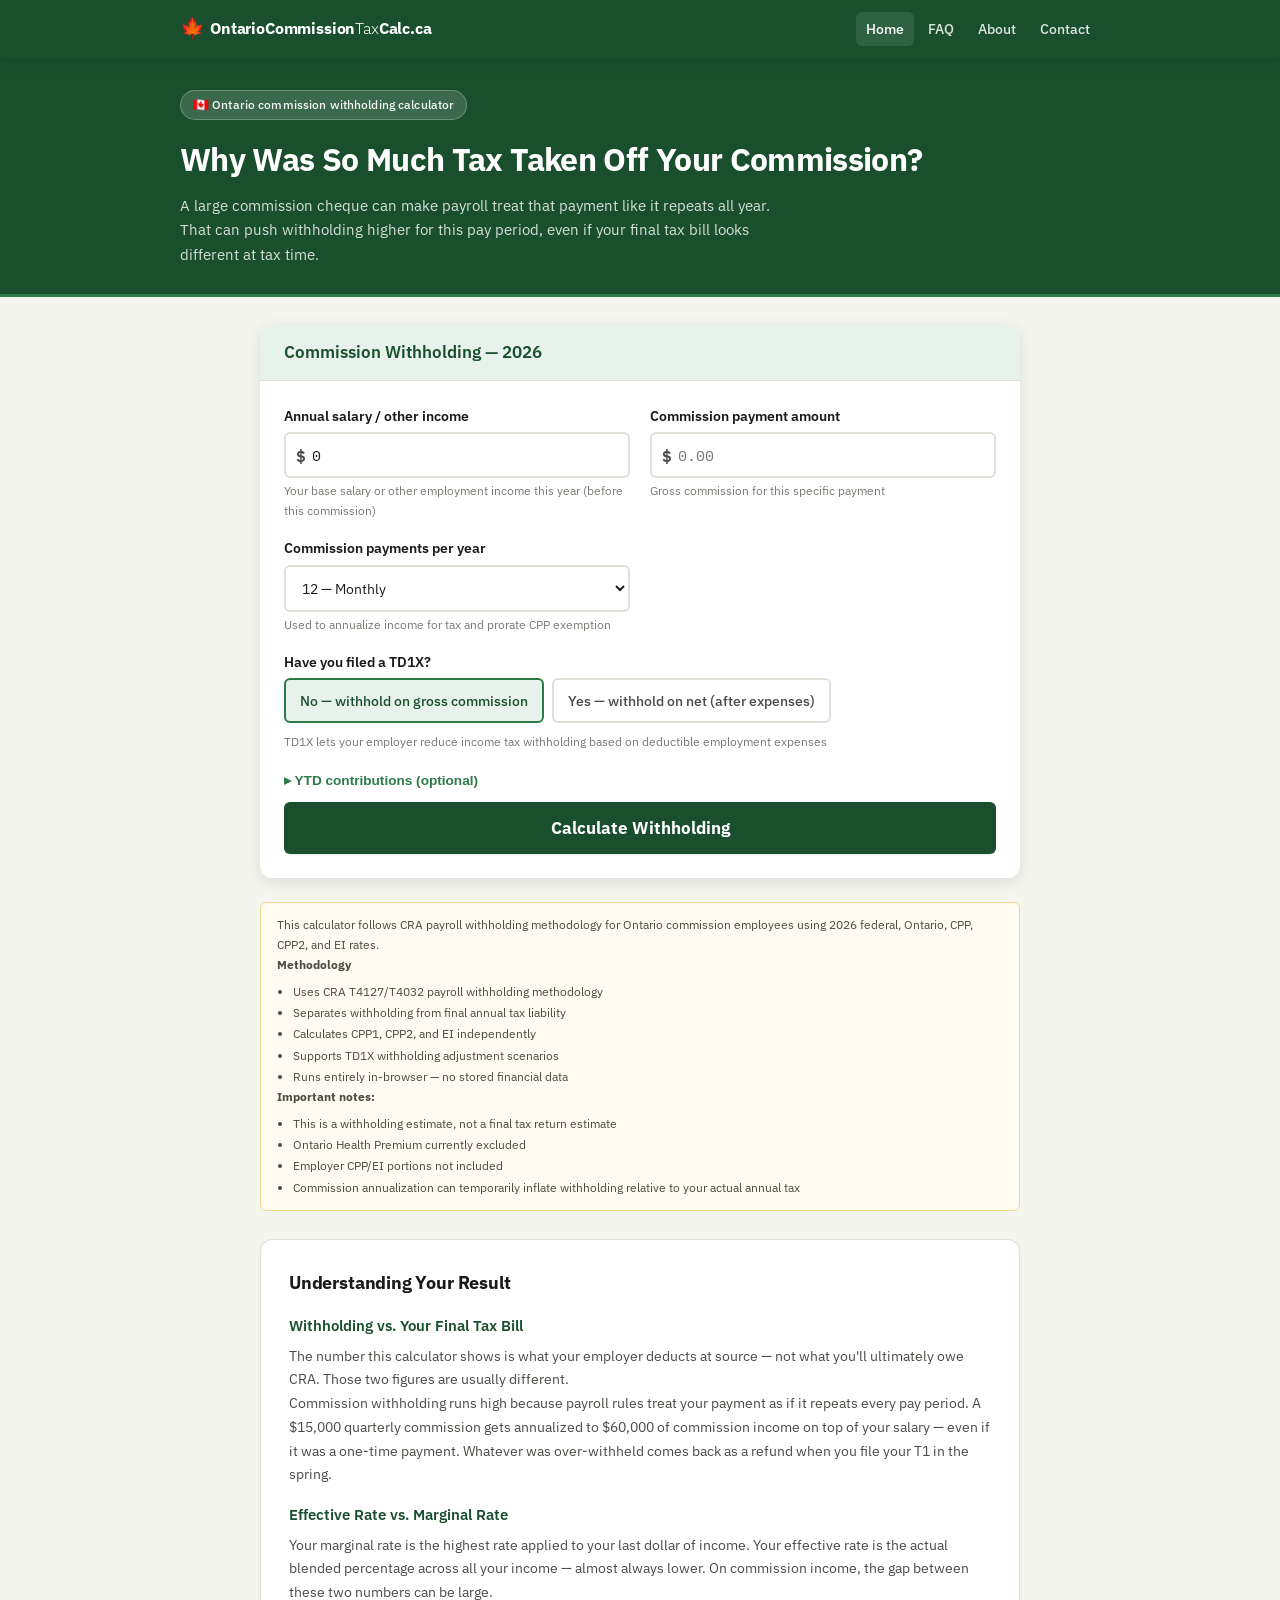
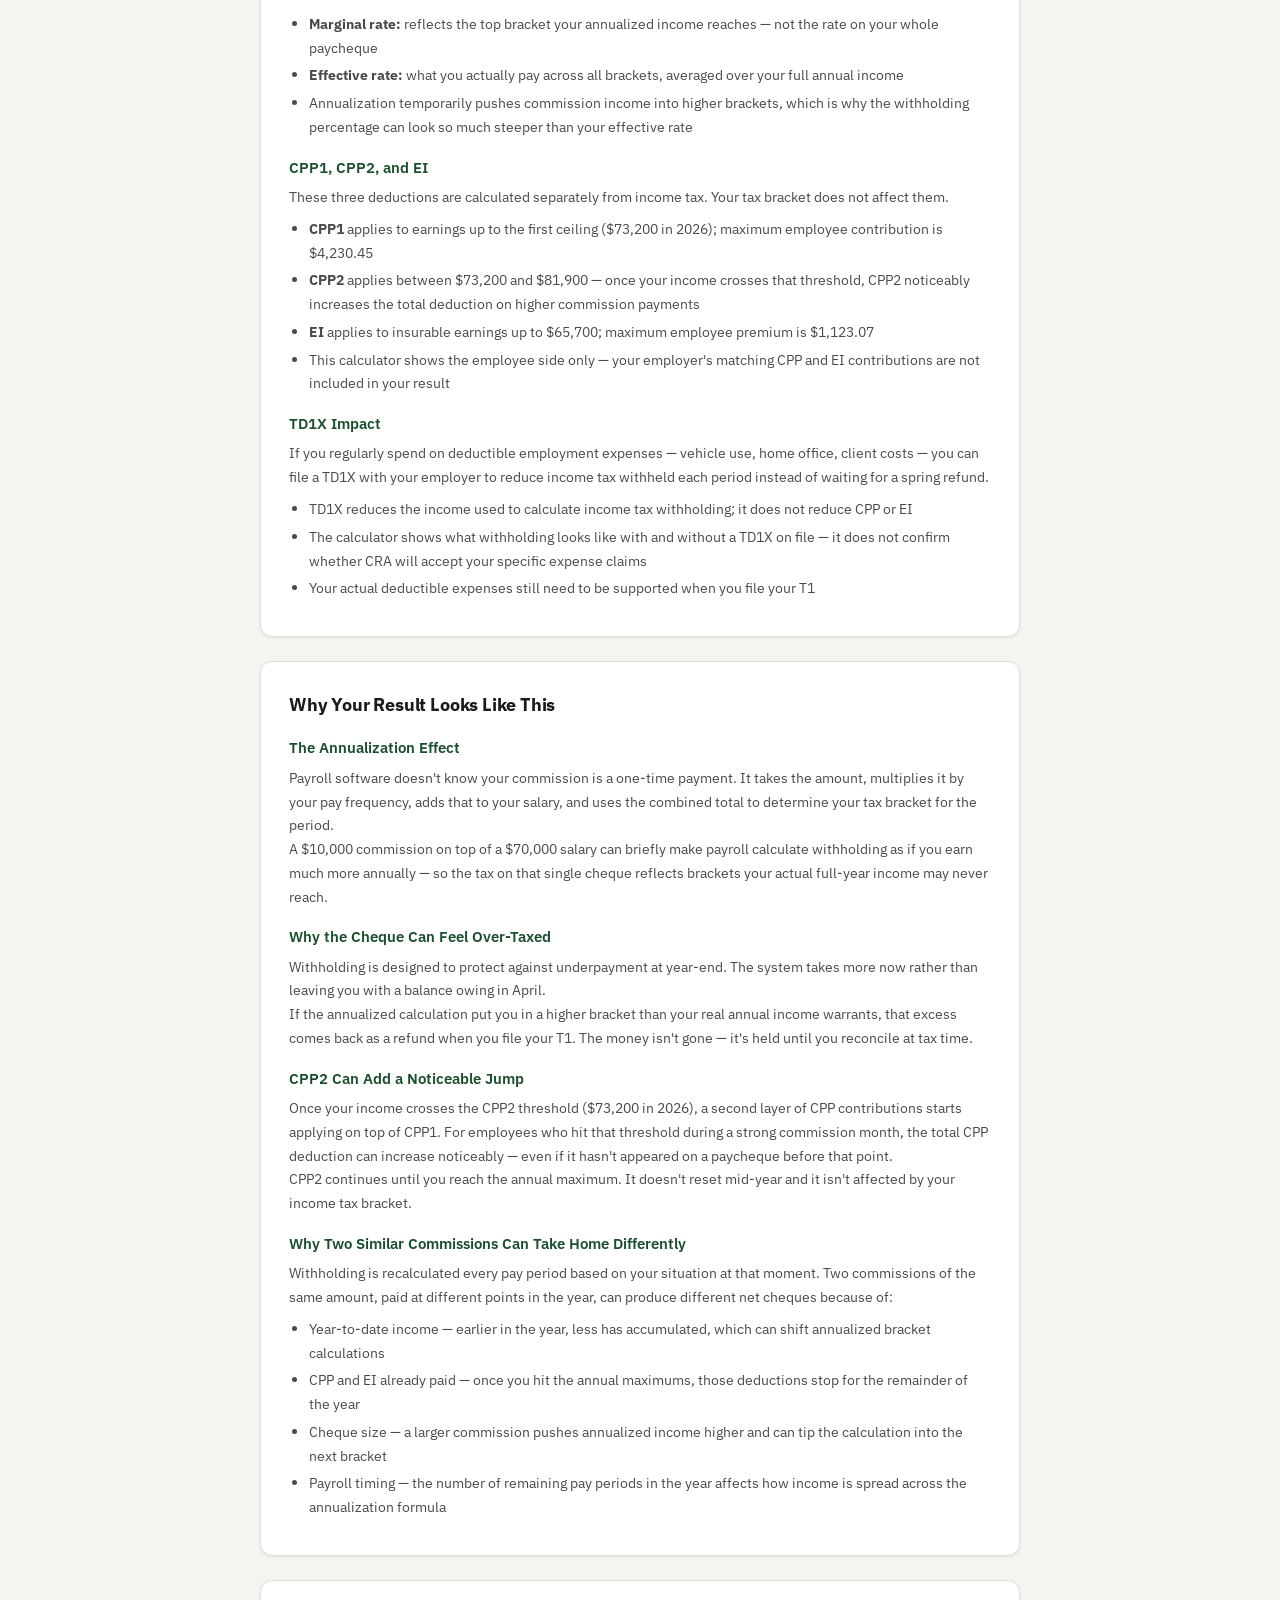
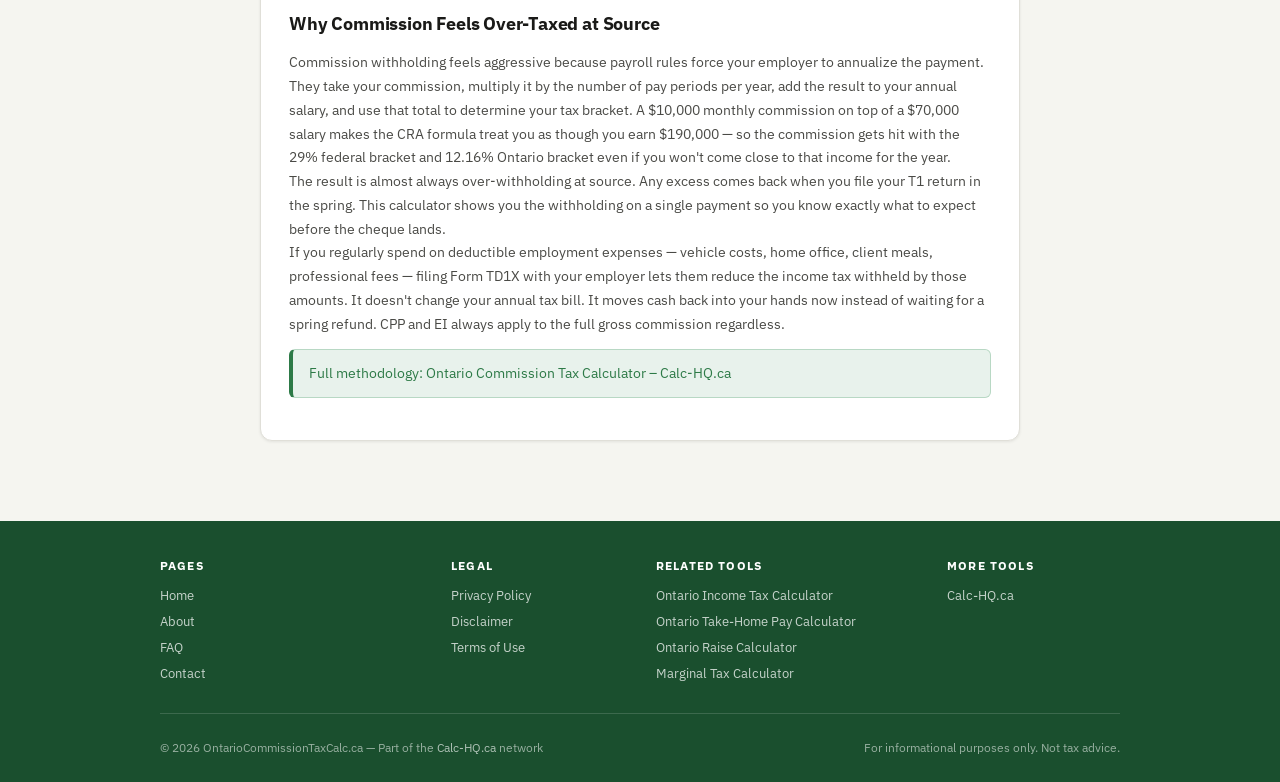
==== index.html @ 47cc6dad "Initial build + patches — ontariocommissiontaxcalc.ca" ====
<!DOCTYPE html>
<html lang="en">
<head>
  <meta charset="UTF-8">
  <meta name="viewport" content="width=device-width, initial-scale=1.0">
  <title>Ontario Commission Tax Calculator 2026 — Federal + Ontario Withholding</title>
  <meta name="description" content="Calculate federal and Ontario income tax withholding on commission payments for 2026. Includes CPP1, CPP2, EI, TD1X comparison, and marginal rate breakdown.">
  <link rel="canonical" href="https://www.ontariocommissiontaxcalc.ca/">
  <link rel="preconnect" href="https://fonts.googleapis.com">
  <link rel="preconnect" href="https://fonts.gstatic.com" crossorigin>
  <link href="https://fonts.googleapis.com/css2?family=IBM+Plex+Sans:wght@300;400;500;600;700&family=IBM+Plex+Mono:wght@400;500;600&display=swap" rel="stylesheet">
  <link rel="stylesheet" href="css/style.css">
  <script async src="https://pagead2.googlesyndication.com/pagead/js/adsbygoogle.js?client=ca-pub-7744853829365165" crossorigin="anonymous"></script>
</head>
<body>

<!-- ─── Header ─────────────────────────────────────────────────────────── -->
<header class="site-header">
  <div class="container">
    <a href="index.html" class="logo">
      <span class="logo-leaf" aria-hidden="true" style="font-size:1.25em;line-height:1">🍁</span><span>OntarioCommission<span style="font-weight:300">Tax</span>Calc.ca</span>
    </a>
    <nav class="site-nav" aria-label="Main navigation">
      <a href="index.html" class="active">Home</a>
      <a href="faq.html">FAQ</a>
      <a href="about.html">About</a>
      <a href="contact.html">Contact</a>
    </nav>
  </div>
</header>

<!-- ─── Hero ───────────────────────────────────────────────────────────── -->
<section class="hero">
  <div class="container">
    <div class="hero-badge">🇨🇦 Ontario commission withholding calculator</div>
    <h1>Why Was So Much Tax Taken Off Your Commission?</h1>
    <p>A large commission cheque can make payroll treat that payment like it repeats all year. That can push withholding higher for this pay period, even if your final tax bill looks different at tax time.</p>
  </div>
</section>

<!-- ─── Main ────────────────────────────────────────────────────────────── -->
<main class="main-content">
  <div class="content-col">

    <!-- Calculator card -->
    <div class="calc-card">
      <div class="calc-header">
        <h2>Commission Withholding — 2026</h2>
      </div>
      <div class="calc-body">
        <form id="calc-form" novalidate autocomplete="off">

          <div class="form-grid">

            <!-- Annual salary -->
            <div class="field">
              <label for="annual-salary">Annual salary / other income</label>
              <div class="input-wrap">
                <span class="input-prefix">$</span>
                <input type="number" id="annual-salary" min="0" step="1" value="0" inputmode="numeric" aria-describedby="salary-hint">
              </div>
              <div class="hint" id="salary-hint">Your base salary or other employment income this year (before this commission)</div>
            </div>

            <!-- Commission payment -->
            <div class="field">
              <label for="commission">Commission payment amount</label>
              <div class="input-wrap">
                <span class="input-prefix">$</span>
                <input type="number" id="commission" min="0" step="0.01" placeholder="0.00" inputmode="decimal" required>
              </div>
              <div class="hint">Gross commission for this specific payment</div>
            </div>

            <!-- Pay periods -->
            <div class="field">
              <label for="pay-periods">Commission payments per year</label>
              <select id="pay-periods" aria-describedby="pp-hint">
                <option value="1">1 — Annual</option>
                <option value="4">4 — Quarterly</option>
                <option value="12" selected>12 — Monthly</option>
                <option value="24">24 — Semi-monthly</option>
                <option value="26">26 — Bi-weekly</option>
                <option value="52">52 — Weekly</option>
                <option value="custom">Other (custom)</option>
              </select>
              <div class="hint" id="pp-hint">Used to annualize income for tax and prorate CPP exemption</div>
            </div>

            <!-- Custom pay periods (hidden by default) -->
            <div class="field" id="custom-periods-row" hidden>
              <label for="custom-periods">Custom number of payments per year</label>
              <div class="input-wrap">
                <input type="number" id="custom-periods" min="1" max="365" step="1" placeholder="e.g. 6" inputmode="numeric" style="padding-left:12px;">
              </div>
            </div>

            <!-- TD1X filed -->
            <div class="field field-full">
              <label>Have you filed a TD1X?</label>
              <div class="radio-group">
                <div>
                  <input type="radio" id="td1x-no" name="td1x" value="no" checked>
                  <label for="td1x-no">No — withhold on gross commission</label>
                </div>
                <div>
                  <input type="radio" id="td1x-yes" name="td1x" value="yes">
                  <label for="td1x-yes">Yes — withhold on net (after expenses)</label>
                </div>
              </div>
              <div class="hint" style="margin-top:4px;">TD1X lets your employer reduce income tax withholding based on deductible employment expenses</div>
            </div>

            <!-- Expenses (shown only when TD1X = Yes) -->
            <div class="field field-full" id="expense-row" hidden>
              <label for="expenses">Claimed expenses this period</label>
              <div class="input-wrap">
                <span class="input-prefix">$</span>
                <input type="number" id="expenses" min="0" step="0.01" placeholder="0.00" inputmode="decimal">
              </div>
              <div class="hint">Employment expenses claimed on your TD1X for this commission payment period. Income tax withholding is reduced — CPP/EI remain on gross.</div>
            </div>

          </div><!-- /form-grid -->

          <!-- YTD collapsible -->
          <button type="button" class="ytd-toggle-btn" id="ytd-toggle" aria-expanded="false" aria-controls="ytd-section">
            ▸ YTD contributions (optional)
          </button>
          <div id="ytd-section" class="ytd-section" hidden>
            <div class="form-grid">
              <div class="field">
                <label for="ytd-cpp1">YTD CPP1 paid this year</label>
                <div class="input-wrap">
                  <span class="input-prefix">$</span>
                  <input type="number" id="ytd-cpp1" min="0" step="0.01" value="0" inputmode="decimal">
                </div>
                <div class="hint">Default $0 — enter for mid-year accuracy (max $4,230.45)</div>
              </div>
              <div class="field">
                <label for="ytd-cpp2">YTD CPP2 paid this year</label>
                <div class="input-wrap">
                  <span class="input-prefix">$</span>
                  <input type="number" id="ytd-cpp2" min="0" step="0.01" value="0" inputmode="decimal">
                </div>
                <div class="hint">Default $0 (max $416.00)</div>
              </div>
              <div class="field">
                <label for="ytd-ei">YTD EI premiums paid this year</label>
                <div class="input-wrap">
                  <span class="input-prefix">$</span>
                  <input type="number" id="ytd-ei" min="0" step="0.01" value="0" inputmode="decimal">
                </div>
                <div class="hint">Default $0 (max $1,123.07)</div>
              </div>
            </div>
          </div>

          <button type="submit" class="btn-calculate">Calculate Withholding</button>

        </form>
      </div>
    </div><!-- /calc-card -->

    <!-- Trust strip -->
    <div class="disclaimers" role="note" aria-label="Methodology disclosure">
      <p>This calculator follows CRA payroll withholding methodology for Ontario commission employees using 2026 federal, Ontario, CPP, CPP2, and EI rates.</p>
      <strong>Methodology</strong>
      <ul>
        <li>Uses CRA T4127/T4032 payroll withholding methodology</li>
        <li>Separates withholding from final annual tax liability</li>
        <li>Calculates CPP1, CPP2, and EI independently</li>
        <li>Supports TD1X withholding adjustment scenarios</li>
        <li>Runs entirely in-browser — no stored financial data</li>
      </ul>
      <strong>Important notes:</strong>
      <ul>
        <li>This is a withholding estimate, not a final tax return estimate</li>
        <li>Ontario Health Premium currently excluded</li>
        <li>Employer CPP/EI portions not included</li>
        <li>Commission annualization can temporarily inflate withholding relative to your actual annual tax</li>
      </ul>
    </div>

    <!-- Results -->
    <div id="results" hidden aria-live="polite"></div>

    <!-- Understanding Your Result -->
    <div class="info-section">
      <h2>Understanding Your Result</h2>

      <h3>Withholding vs. Your Final Tax Bill</h3>
      <p>The number this calculator shows is what your employer deducts at source — not what you'll ultimately owe CRA. Those two figures are usually different.</p>
      <p>Commission withholding runs high because payroll rules treat your payment as if it repeats every pay period. A $15,000 quarterly commission gets annualized to $60,000 of commission income on top of your salary — even if it was a one-time payment. Whatever was over-withheld comes back as a refund when you file your T1 in the spring.</p>

      <h3>Effective Rate vs. Marginal Rate</h3>
      <p>Your marginal rate is the highest rate applied to your last dollar of income. Your effective rate is the actual blended percentage across all your income — almost always lower. On commission income, the gap between these two numbers can be large.</p>
      <ul>
        <li><strong>Marginal rate:</strong> reflects the top bracket your annualized income reaches — not the rate on your whole paycheque</li>
        <li><strong>Effective rate:</strong> what you actually pay across all brackets, averaged over your full annual income</li>
        <li>Annualization temporarily pushes commission income into higher brackets, which is why the withholding percentage can look so much steeper than your effective rate</li>
      </ul>

      <h3>CPP1, CPP2, and EI</h3>
      <p>These three deductions are calculated separately from income tax. Your tax bracket does not affect them.</p>
      <ul>
        <li><strong>CPP1</strong> applies to earnings up to the first ceiling ($73,200 in 2026); maximum employee contribution is $4,230.45</li>
        <li><strong>CPP2</strong> applies between $73,200 and $81,900 — once your income crosses that threshold, CPP2 noticeably increases the total deduction on higher commission payments</li>
        <li><strong>EI</strong> applies to insurable earnings up to $65,700; maximum employee premium is $1,123.07</li>
        <li>This calculator shows the employee side only — your employer's matching CPP and EI contributions are not included in your result</li>
      </ul>

      <h3>TD1X Impact</h3>
      <p>If you regularly spend on deductible employment expenses — vehicle use, home office, client costs — you can file a TD1X with your employer to reduce income tax withheld each period instead of waiting for a spring refund.</p>
      <ul>
        <li>TD1X reduces the income used to calculate income tax withholding; it does not reduce CPP or EI</li>
        <li>The calculator shows what withholding looks like with and without a TD1X on file — it does not confirm whether CRA will accept your specific expense claims</li>
        <li>Your actual deductible expenses still need to be supported when you file your T1</li>
      </ul>
    </div>

    <!-- Why Your Result Looks Like This -->
    <div class="info-section">
      <h2>Why Your Result Looks Like This</h2>

      <h3>The Annualization Effect</h3>
      <p>Payroll software doesn't know your commission is a one-time payment. It takes the amount, multiplies it by your pay frequency, adds that to your salary, and uses the combined total to determine your tax bracket for the period.</p>
      <p>A $10,000 commission on top of a $70,000 salary can briefly make payroll calculate withholding as if you earn much more annually — so the tax on that single cheque reflects brackets your actual full-year income may never reach.</p>

      <h3>Why the Cheque Can Feel Over-Taxed</h3>
      <p>Withholding is designed to protect against underpayment at year-end. The system takes more now rather than leaving you with a balance owing in April.</p>
      <p>If the annualized calculation put you in a higher bracket than your real annual income warrants, that excess comes back as a refund when you file your T1. The money isn't gone — it's held until you reconcile at tax time.</p>

      <h3>CPP2 Can Add a Noticeable Jump</h3>
      <p>Once your income crosses the CPP2 threshold ($73,200 in 2026), a second layer of CPP contributions starts applying on top of CPP1. For employees who hit that threshold during a strong commission month, the total CPP deduction can increase noticeably — even if it hasn't appeared on a paycheque before that point.</p>
      <p>CPP2 continues until you reach the annual maximum. It doesn't reset mid-year and it isn't affected by your income tax bracket.</p>

      <h3>Why Two Similar Commissions Can Take Home Differently</h3>
      <p>Withholding is recalculated every pay period based on your situation at that moment. Two commissions of the same amount, paid at different points in the year, can produce different net cheques because of:</p>
      <ul>
        <li>Year-to-date income — earlier in the year, less has accumulated, which can shift annualized bracket calculations</li>
        <li>CPP and EI already paid — once you hit the annual maximums, those deductions stop for the remainder of the year</li>
        <li>Cheque size — a larger commission pushes annualized income higher and can tip the calculation into the next bracket</li>
        <li>Payroll timing — the number of remaining pay periods in the year affects how income is spread across the annualization formula</li>
      </ul>
    </div>

    <!-- About / methodology -->
    <div class="info-section">
      <h2>Why Commission Feels Over-Taxed at Source</h2>
      <p>Commission withholding feels aggressive because payroll rules force your employer to annualize the payment. They take your commission, multiply it by the number of pay periods per year, add the result to your annual salary, and use that total to determine your tax bracket. A $10,000 monthly commission on top of a $70,000 salary makes the CRA formula treat you as though you earn $190,000 — so the commission gets hit with the 29% federal bracket and 12.16% Ontario bracket even if you won't come close to that income for the year.</p>

      <p>The result is almost always over-withholding at source. Any excess comes back when you file your T1 return in the spring. This calculator shows you the withholding on a single payment so you know exactly what to expect before the cheque lands.</p>

      <p>If you regularly spend on deductible employment expenses — vehicle costs, home office, client meals, professional fees — filing Form TD1X with your employer lets them reduce the income tax withheld by those amounts. It doesn't change your annual tax bill. It moves cash back into your hands now instead of waiting for a spring refund. CPP and EI always apply to the full gross commission regardless.</p>

      <div class="info-box">
        <a href="https://calc-hq.ca/methodology/commission-tax/">Full methodology: Ontario Commission Tax Calculator – Calc-HQ.ca</a>
      </div>
    </div>

  </div><!-- /content-col -->
</main>

<!-- ─── Footer ──────────────────────────────────────────────────────────── -->
<footer class="site-footer">
  <div class="footer-grid">
    <div class="footer-col">
      <h4>Pages</h4>
      <a href="index.html">Home</a>
      <a href="about.html">About</a>
      <a href="faq.html">FAQ</a>
      <a href="contact.html">Contact</a>
    </div>
    <div class="footer-col">
      <h4>Legal</h4>
      <a href="privacy.html">Privacy Policy</a>
      <a href="legal.html">Disclaimer</a>
      <a href="terms.html">Terms of Use</a>
    </div>
    <div class="footer-col">
      <h4>Related Tools</h4>
      <a href="https://www.ontarioincometaxcalc.ca/" rel="noopener">Ontario Income Tax Calculator</a>
      <a href="https://www.ontariotakehomecalc.ca/" rel="noopener">Ontario Take-Home Pay Calculator</a>
      <a href="https://www.ontarioraisecalc.ca/" rel="noopener">Ontario Raise Calculator</a>
      <a href="https://www.marginaltaxcalc.ca/" rel="noopener">Marginal Tax Calculator</a>
    </div>
    <div class="footer-col">
      <h4>More Tools</h4>
      <a href="https://calc-hq.ca/" rel="noopener">Calc-HQ.ca</a>
    </div>
  </div>
  <div class="footer-bottom">
    <span>© 2026 OntarioCommissionTaxCalc.ca — Part of the <a href="https://calc-hq.ca/" rel="noopener">Calc-HQ.ca</a> network</span>
    <span>For informational purposes only. Not tax advice.</span>
  </div>
</footer>

<script src="js/config.js"></script>
<script src="js/calculator.js"></script>
</body>
</html>
---- css/style.css ----
/* ─── Design tokens ──────────────────────────────────────────────────────── */
:root {
  --bg:           #f5f5f0;
  --surface:      #ffffff;
  --surface-2:    #f9f9f6;
  --border:       #e0dfd8;
  --border-2:     #c8c7be;
  --text-primary: #1a1a18;
  --text-secondary:#4a4a46;
  --text-muted:   #7a7a74;
  --accent:       #1a4f2e;
  --accent-light: #e8f2ec;
  --accent-mid:   #2d7a47;
  --accent-hover: #153d24;
  --red:          #c0392b;
  --amber:        #c47a00;
  --radius:       6px;
  --radius-lg:    12px;
  --shadow-sm:    0 1px 3px rgba(0,0,0,0.08);
  --shadow:       0 4px 16px rgba(0,0,0,0.10);
  --shadow-lg:    0 8px 32px rgba(0,0,0,0.12);
  --max-width:    960px;
}

/* ─── Reset ──────────────────────────────────────────────────────────────── */
*, *::before, *::after { box-sizing: border-box; margin: 0; padding: 0; }
html { font-size: 16px; scroll-behavior: smooth; }
body {
  font-family: 'IBM Plex Sans', system-ui, sans-serif;
  background: var(--bg);
  color: var(--text-primary);
  line-height: 1.6;
  -webkit-font-smoothing: antialiased;
}
a { color: var(--accent-mid); text-decoration: none; }
a:hover { color: var(--accent-hover); text-decoration: underline; }
img, svg { display: block; }

/* ─── Layout ─────────────────────────────────────────────────────────────── */
.container {
  max-width: var(--max-width);
  margin: 0 auto;
  padding: 0 20px;
}

/* ─── Header ─────────────────────────────────────────────────────────────── */
.site-header {
  background: var(--accent);
  height: 58px;
  position: sticky;
  top: 0;
  z-index: 100;
  box-shadow: var(--shadow);
}
.site-header .container {
  display: flex;
  align-items: center;
  justify-content: space-between;
  height: 100%;
}
.logo {
  display: flex;
  align-items: center;
  gap: 8px;
  color: #fff;
  font-size: 1rem;
  font-weight: 700;
  text-decoration: none;
  letter-spacing: -0.01em;
}
.logo:hover { color: #fff; text-decoration: none; }
.logo-leaf {
  width: 22px;
  height: 22px;
  fill: #fff;
  flex-shrink: 0;
}
.site-nav {
  display: flex;
  align-items: center;
  gap: 4px;
}
.site-nav a {
  color: rgba(255,255,255,0.85);
  font-size: 0.875rem;
  font-weight: 500;
  padding: 6px 10px;
  border-radius: var(--radius);
  transition: color 0.15s, background 0.15s;
  text-decoration: none;
}
.site-nav a:hover, .site-nav a.active {
  color: #fff;
  background: rgba(255,255,255,0.10);
  text-decoration: none;
}

/* ─── Hero ───────────────────────────────────────────────────────────────── */
.hero {
  background: var(--accent);
  color: #fff;
  padding: 32px 20px 28px;
  border-bottom: 3px solid var(--accent-mid);
}
.hero h1 {
  font-size: clamp(1.4rem, 4vw, 2rem);
  font-weight: 700;
  letter-spacing: -0.02em;
  margin-bottom: 8px;
}
.hero p {
  color: rgba(255,255,255,0.82);
  font-size: 0.95rem;
  max-width: 620px;
}
.hero-badge {
  display: inline-flex;
  align-items: center;
  gap: 6px;
  background: rgba(255,255,255,0.15);
  border: 1px solid rgba(255,255,255,0.25);
  border-radius: 20px;
  padding: 4px 12px;
  font-size: 0.78rem;
  font-weight: 500;
  letter-spacing: 0.01em;
  margin-bottom: 14px;
  color: rgba(255,255,255,0.95);
}

/* Hero for inner pages */
.page-hero {
  background: var(--accent);
  color: #fff;
  padding: 28px 0 24px;
  border-bottom: 3px solid var(--accent-mid);
}
.page-hero h1 {
  font-size: clamp(1.3rem, 3.5vw, 1.8rem);
  font-weight: 700;
  letter-spacing: -0.02em;
  margin-bottom: 6px;
}
.page-hero p {
  color: rgba(255,255,255,0.82);
  font-size: 0.9rem;
}

/* ─── Main content area ──────────────────────────────────────────────────── */
.main-content {
  padding: 28px 20px 56px;
}
.content-col {
  max-width: 760px;
  margin: 0 auto;
}

/* ─── Calculator card ────────────────────────────────────────────────────── */
.calc-card {
  background: var(--surface);
  border-radius: var(--radius-lg);
  box-shadow: var(--shadow);
  margin-bottom: 24px;
  overflow: hidden;
}
.calc-header {
  background: var(--accent-light);
  border-bottom: 1px solid var(--border);
  padding: 14px 24px;
}
.calc-header h2 {
  font-size: 1.05rem;
  font-weight: 600;
  color: var(--accent);
  margin: 0;
}
.calc-body {
  padding: 24px;
}

/* ─── Form ───────────────────────────────────────────────────────────────── */
.form-grid {
  display: grid;
  grid-template-columns: 1fr 1fr;
  gap: 16px 20px;
  margin-bottom: 20px;
}
.field-full { grid-column: 1 / -1; }

.field label {
  display: block;
  font-size: 0.875rem;
  font-weight: 600;
  color: var(--text-primary);
  margin-bottom: 5px;
}
.field .hint {
  font-size: 0.78rem;
  color: var(--text-muted);
  margin-top: 3px;
}
.input-wrap {
  position: relative;
  display: flex;
  align-items: center;
}
.input-prefix {
  position: absolute;
  left: 12px;
  font-size: 1rem;
  font-weight: 600;
  color: var(--text-secondary);
  font-family: 'IBM Plex Mono', monospace;
  pointer-events: none;
  user-select: none;
}
.input-wrap input[type="number"],
.input-wrap input[type="text"] {
  width: 100%;
  padding: 11px 12px 11px 26px;
  border: 2px solid var(--border);
  border-radius: var(--radius);
  font-family: 'IBM Plex Mono', monospace;
  font-size: 0.95rem;
  color: var(--text-primary);
  background: var(--surface);
  transition: border-color 0.15s, box-shadow 0.15s;
  -moz-appearance: textfield;
}
.input-wrap input[type="number"]::-webkit-outer-spin-button,
.input-wrap input[type="number"]::-webkit-inner-spin-button { -webkit-appearance: none; }
.input-wrap input:focus {
  outline: none;
  border-color: var(--accent-mid);
  box-shadow: 0 0 0 3px rgba(45,122,71,0.12);
}
select {
  width: 100%;
  padding: 11px 12px;
  border: 2px solid var(--border);
  border-radius: var(--radius);
  font-family: 'IBM Plex Sans', sans-serif;
  font-size: 0.9rem;
  color: var(--text-primary);
  background: var(--surface);
  cursor: pointer;
  transition: border-color 0.15s, box-shadow 0.15s;
}
select:focus {
  outline: none;
  border-color: var(--accent-mid);
  box-shadow: 0 0 0 3px rgba(45,122,71,0.12);
}

/* TD1X radio toggle */
.radio-group {
  display: flex;
  gap: 8px;
}
.radio-group label {
  display: flex;
  align-items: center;
  gap: 6px;
  padding: 9px 14px;
  border: 2px solid var(--border);
  border-radius: var(--radius);
  cursor: pointer;
  font-size: 0.9rem;
  font-weight: 500;
  color: var(--text-secondary);
  transition: border-color 0.15s, background 0.15s, color 0.15s;
  user-select: none;
}
.radio-group input[type="radio"] { display: none; }
.radio-group input[type="radio"]:checked + label {
  border-color: var(--accent-mid);
  background: var(--accent-light);
  color: var(--accent);
}
.radio-group label:hover {
  border-color: var(--accent-mid);
  color: var(--accent);
}

/* YTD collapsible */
.ytd-toggle-btn {
  background: none;
  border: none;
  color: var(--accent-mid);
  font-size: 0.85rem;
  font-weight: 600;
  cursor: pointer;
  padding: 0;
  margin-bottom: 14px;
  display: flex;
  align-items: center;
  gap: 4px;
}
.ytd-toggle-btn:hover { color: var(--accent-hover); }
.ytd-section {
  background: var(--surface-2);
  border: 1px solid var(--border);
  border-radius: var(--radius);
  padding: 16px;
  margin-bottom: 20px;
}
.ytd-section .form-grid { margin-bottom: 0; }

/* Calculate button */
.btn-calculate {
  width: 100%;
  padding: 15px 24px;
  background: var(--accent);
  color: #fff;
  border: none;
  border-radius: var(--radius);
  font-family: 'IBM Plex Sans', sans-serif;
  font-size: 1.05rem;
  font-weight: 700;
  cursor: pointer;
  box-shadow: var(--shadow-sm);
  transition: background 0.15s, box-shadow 0.15s;
}
.btn-calculate:hover {
  background: var(--accent-hover);
  box-shadow: var(--shadow);
}
.btn-calculate:active { transform: translateY(1px); }

/* ─── Trust strip ────────────────────────────────────────────────────────── */
.trust-strip {
  background: var(--surface-2);
  border: 1px solid var(--border);
  border-radius: var(--radius);
  padding: 10px 16px;
  font-size: 0.8rem;
  color: var(--text-secondary);
  display: flex;
  flex-wrap: wrap;
  gap: 6px 16px;
  margin-bottom: 24px;
}
.trust-strip span {
  color: var(--accent-mid);
  font-weight: 700;
}

/* ─── Results ────────────────────────────────────────────────────────────── */
#results {
  background: var(--surface);
  border-radius: var(--radius-lg);
  box-shadow: var(--shadow);
  margin-bottom: 28px;
  overflow: hidden;
}
.results-inner { padding: 24px; }
.results-title {
  font-size: 1rem;
  font-weight: 700;
  color: var(--accent);
  margin-bottom: 16px;
}
.result-table {
  border: 1px solid var(--border);
  border-radius: var(--radius);
  overflow: hidden;
  margin-bottom: 16px;
}
.result-row {
  display: flex;
  justify-content: space-between;
  align-items: center;
  padding: 10px 16px;
  border-bottom: 1px solid var(--border);
  font-size: 0.9rem;
}
.result-row:last-child { border-bottom: none; }
.result-row.result-bold {
  background: var(--accent-light);
  font-weight: 600;
}
.result-row.result-highlight {
  background: var(--accent);
  color: #fff;
  font-weight: 600;
}
.result-row.result-highlight .rr-value { color: #fff; }
.rr-value {
  font-family: 'IBM Plex Mono', monospace;
  font-size: 0.95rem;
  font-weight: 600;
  color: var(--text-primary);
}

/* Rate blocks */
.rate-blocks {
  display: grid;
  grid-template-columns: 1fr 1fr;
  gap: 12px;
}
.rate-block {
  background: var(--surface-2);
  border: 1px solid var(--border);
  border-radius: var(--radius);
  padding: 12px 14px;
}
.rate-label {
  font-size: 0.78rem;
  font-weight: 600;
  color: var(--text-secondary);
  text-transform: uppercase;
  letter-spacing: 0.04em;
  margin-bottom: 4px;
}
.rate-value {
  font-family: 'IBM Plex Mono', monospace;
  font-size: 1.4rem;
  font-weight: 700;
  color: var(--accent);
}
.rate-sub {
  font-size: 0.73rem;
  color: var(--text-muted);
  margin-top: 2px;
}

/* TD1X comparison table */
.compare-header {
  display: grid;
  grid-template-columns: 1fr 130px 130px;
  gap: 0;
  padding: 8px 16px;
  background: var(--accent);
  border-radius: var(--radius) var(--radius) 0 0;
  margin-bottom: 0;
}
.col-head {
  font-size: 0.78rem;
  font-weight: 700;
  color: #fff;
  text-align: right;
  line-height: 1.3;
}
.col-head small { font-weight: 400; opacity: 0.8; }
.compare-table .result-row {
  display: grid;
  grid-template-columns: 1fr 130px 130px;
}
.compare-table .rr-label { font-size: 0.88rem; }
.compare-table .rr-value { text-align: right; }
.compare-table .rr-b { color: var(--accent-mid); }
.compare-saving {
  background: var(--accent-light);
  border: 1px solid #b8d8c4;
  border-radius: var(--radius);
  padding: 10px 14px;
  font-size: 0.85rem;
  color: var(--text-secondary);
  margin-top: 12px;
}

/* Error message */
.error-msg {
  padding: 14px 16px;
  background: #fff5f5;
  border: 1px solid #f5c6cb;
  border-radius: var(--radius);
  color: var(--red);
  font-size: 0.875rem;
}

/* ─── Disclaimers ────────────────────────────────────────────────────────── */
.disclaimers {
  background: #fffbf0;
  border: 1px solid #f0d98a;
  border-radius: var(--radius);
  padding: 12px 16px;
  font-size: 0.78rem;
  color: var(--text-secondary);
  margin-bottom: 28px;
}
.disclaimers ul {
  margin: 6px 0 0 16px;
  line-height: 1.7;
}

/* ─── Info / methodology sections ────────────────────────────────────────── */
.info-section {
  background: var(--surface);
  border: 1px solid var(--border);
  border-radius: var(--radius-lg);
  padding: 28px;
  margin-bottom: 24px;
  box-shadow: var(--shadow-sm);
}
.info-section h2 {
  font-size: 1.15rem;
  font-weight: 700;
  color: var(--text-primary);
  letter-spacing: -0.01em;
  margin-bottom: 12px;
}
.info-section h3 {
  font-size: 0.95rem;
  font-weight: 600;
  color: var(--accent);
  margin: 16px 0 6px;
}
.info-section p, .info-section li {
  font-size: 0.9rem;
  color: var(--text-secondary);
  line-height: 1.65;
}
.info-section ul, .info-section ol {
  margin: 8px 0 8px 20px;
}
.info-section li { margin-bottom: 4px; }

.info-box {
  background: var(--accent-light);
  border: 1px solid #b8d8c4;
  border-left: 4px solid var(--accent-mid);
  border-radius: var(--radius);
  padding: 12px 16px;
  font-size: 0.875rem;
  color: var(--text-secondary);
  margin: 14px 0;
}

.formula {
  background: var(--surface-2);
  border-left: 3px solid var(--accent-mid);
  padding: 10px 16px;
  border-radius: 0 var(--radius) var(--radius) 0;
  font-family: 'IBM Plex Mono', monospace;
  font-size: 0.82rem;
  color: var(--text-secondary);
  margin: 10px 0;
  overflow-x: auto;
}

/* ─── Page content (about, faq, etc.) ───────────────────────────────────── */
.page-content {
  padding: 32px 20px 56px;
}
.page-content h2 {
  font-size: 1.15rem;
  font-weight: 700;
  color: var(--text-primary);
  margin: 24px 0 8px;
}
.page-content h2:first-child { margin-top: 0; }
.page-content h3 {
  font-size: 0.95rem;
  font-weight: 600;
  color: var(--accent);
  margin: 18px 0 6px;
}
.page-content p {
  font-size: 0.92rem;
  color: var(--text-secondary);
  line-height: 1.7;
  margin-bottom: 12px;
}
.page-content ul, .page-content ol {
  margin: 8px 0 12px 20px;
  font-size: 0.92rem;
  color: var(--text-secondary);
  line-height: 1.7;
}
.page-content li { margin-bottom: 4px; }
.page-content a { color: var(--accent-mid); }
.page-content a:hover { color: var(--accent-hover); }

/* FAQ accordion */
.faq-item {
  border: 1px solid var(--border);
  border-radius: var(--radius);
  margin-bottom: 8px;
  overflow: hidden;
}
.faq-q {
  width: 100%;
  text-align: left;
  background: var(--surface);
  border: none;
  padding: 14px 16px;
  font-family: 'IBM Plex Sans', sans-serif;
  font-size: 0.92rem;
  font-weight: 600;
  color: var(--text-primary);
  cursor: pointer;
  display: flex;
  justify-content: space-between;
  align-items: center;
  transition: background 0.15s;
}
.faq-q:hover { background: var(--accent-light); }
.faq-q[aria-expanded="true"] { background: var(--accent-light); color: var(--accent); }
.faq-icon { font-size: 0.75rem; color: var(--text-muted); transition: transform 0.2s; }
.faq-q[aria-expanded="true"] .faq-icon { transform: rotate(90deg); }
.faq-a {
  padding: 0 16px;
  max-height: 0;
  overflow: hidden;
  transition: max-height 0.25s ease, padding 0.2s;
}
.faq-a.open {
  padding: 12px 16px 16px;
  max-height: 800px;
}
.faq-a p, .faq-a ul { font-size: 0.88rem; color: var(--text-secondary); }
.faq-a ul { margin-left: 18px; margin-top: 6px; }

/* ─── Contact form ───────────────────────────────────────────────────────── */
.contact-form {
  background: var(--surface);
  border: 1px solid var(--border);
  border-radius: var(--radius-lg);
  padding: 24px;
  margin: 20px 0 28px;
  display: flex;
  flex-direction: column;
  gap: 16px;
}
.contact-form .field label {
  display: block;
  font-size: 0.875rem;
  font-weight: 600;
  color: var(--text-primary);
  margin-bottom: 5px;
}
.contact-form input,
.contact-form textarea {
  width: 100%;
  padding: 11px 14px;
  border: 2px solid var(--border);
  border-radius: var(--radius);
  font-family: 'IBM Plex Sans', sans-serif;
  font-size: 0.9rem;
  color: var(--text-primary);
  background: var(--surface);
  transition: border-color 0.15s, box-shadow 0.15s;
}
.contact-form input:focus,
.contact-form textarea:focus {
  outline: none;
  border-color: var(--accent-mid);
  box-shadow: 0 0 0 3px rgba(45,122,71,0.12);
}
.contact-form textarea {
  min-height: 110px;
  resize: vertical;
}
.calc-btn {
  display: inline-block;
  padding: 13px 28px;
  background: var(--accent);
  color: #fff;
  border: none;
  border-radius: var(--radius);
  font-family: 'IBM Plex Sans', sans-serif;
  font-size: 1rem;
  font-weight: 700;
  cursor: pointer;
  box-shadow: var(--shadow-sm);
  transition: background 0.15s, box-shadow 0.15s;
}
.calc-btn:hover { background: var(--accent-hover); box-shadow: var(--shadow); }
.calc-btn:disabled { opacity: 0.7; cursor: not-allowed; }

/* ─── Footer ─────────────────────────────────────────────────────────────── */
.site-footer {
  background: var(--accent);
  color: rgba(255,255,255,0.70);
  padding: 36px 20px 24px;
  font-size: 0.82rem;
}
.footer-grid {
  display: grid;
  grid-template-columns: 1.5fr 1fr 1.5fr 1fr;
  gap: 32px;
  max-width: var(--max-width);
  margin: 0 auto 24px;
  padding-bottom: 24px;
  border-bottom: 1px solid rgba(255,255,255,0.15);
}
.footer-col h4 {
  font-size: 0.72rem;
  font-weight: 700;
  text-transform: uppercase;
  letter-spacing: 0.1em;
  color: #fff;
  margin-bottom: 10px;
}
.footer-col a {
  display: block;
  color: rgba(255,255,255,0.75);
  font-size: 0.82rem;
  margin-bottom: 5px;
  text-decoration: none;
  transition: color 0.15s;
}
.footer-col a:hover { color: #fff; text-decoration: none; }
.footer-bottom {
  max-width: var(--max-width);
  margin: 0 auto;
  display: flex;
  justify-content: space-between;
  align-items: center;
  flex-wrap: wrap;
  gap: 8px;
  font-size: 0.78rem;
  color: rgba(255,255,255,0.55);
}
.footer-bottom a { color: rgba(255,255,255,0.65); }
.footer-bottom a:hover { color: #fff; }

/* ─── Responsive ─────────────────────────────────────────────────────────── */
@media (max-width: 680px) {
  .form-grid { grid-template-columns: 1fr; }
  .field-full { grid-column: 1; }
  .rate-blocks { grid-template-columns: 1fr; }
  .compare-header,
  .compare-table .result-row { grid-template-columns: 1fr 90px 90px; }
  .col-head { font-size: 0.72rem; }
  .footer-grid { grid-template-columns: 1fr 1fr; gap: 20px; }
  .site-nav a { padding: 6px 7px; font-size: 0.82rem; }
}
@media (max-width: 420px) {
  .footer-grid { grid-template-columns: 1fr; }
  .compare-header,
  .compare-table .result-row { grid-template-columns: 1fr 80px 80px; }
}
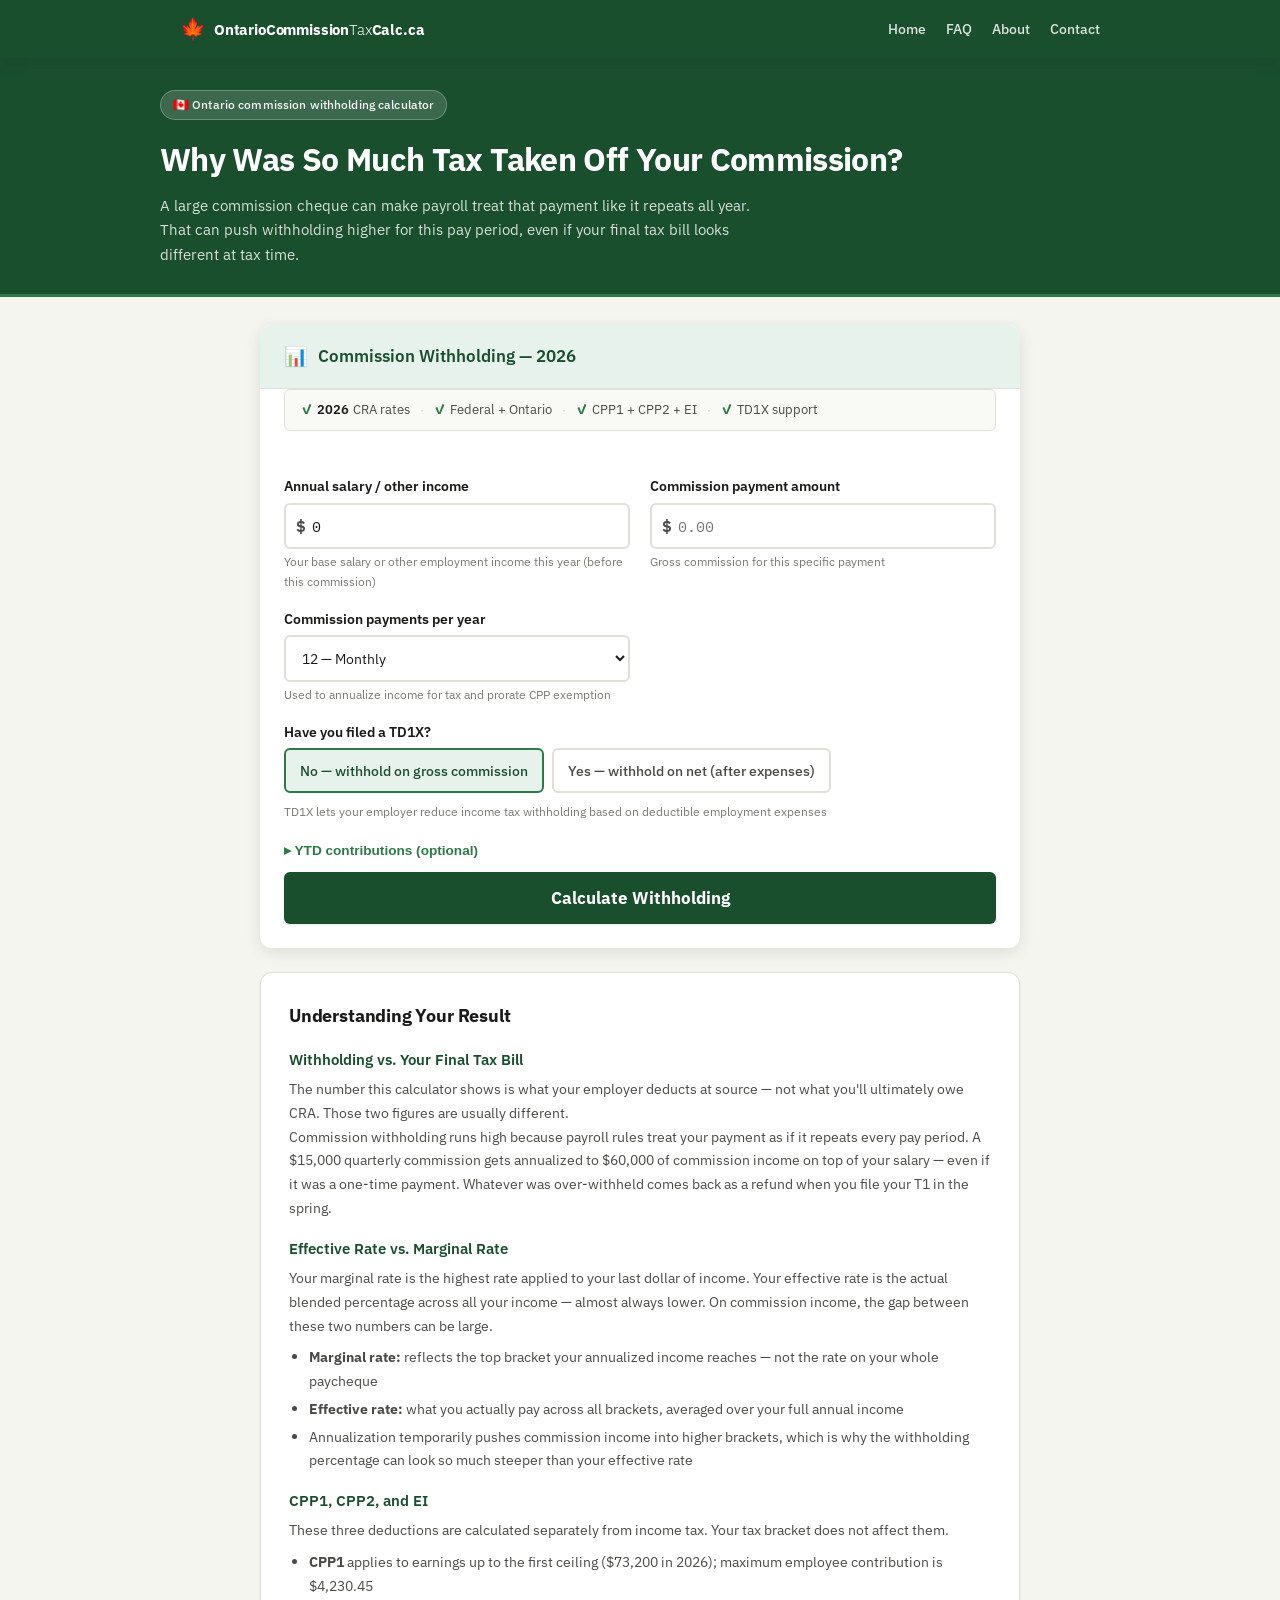
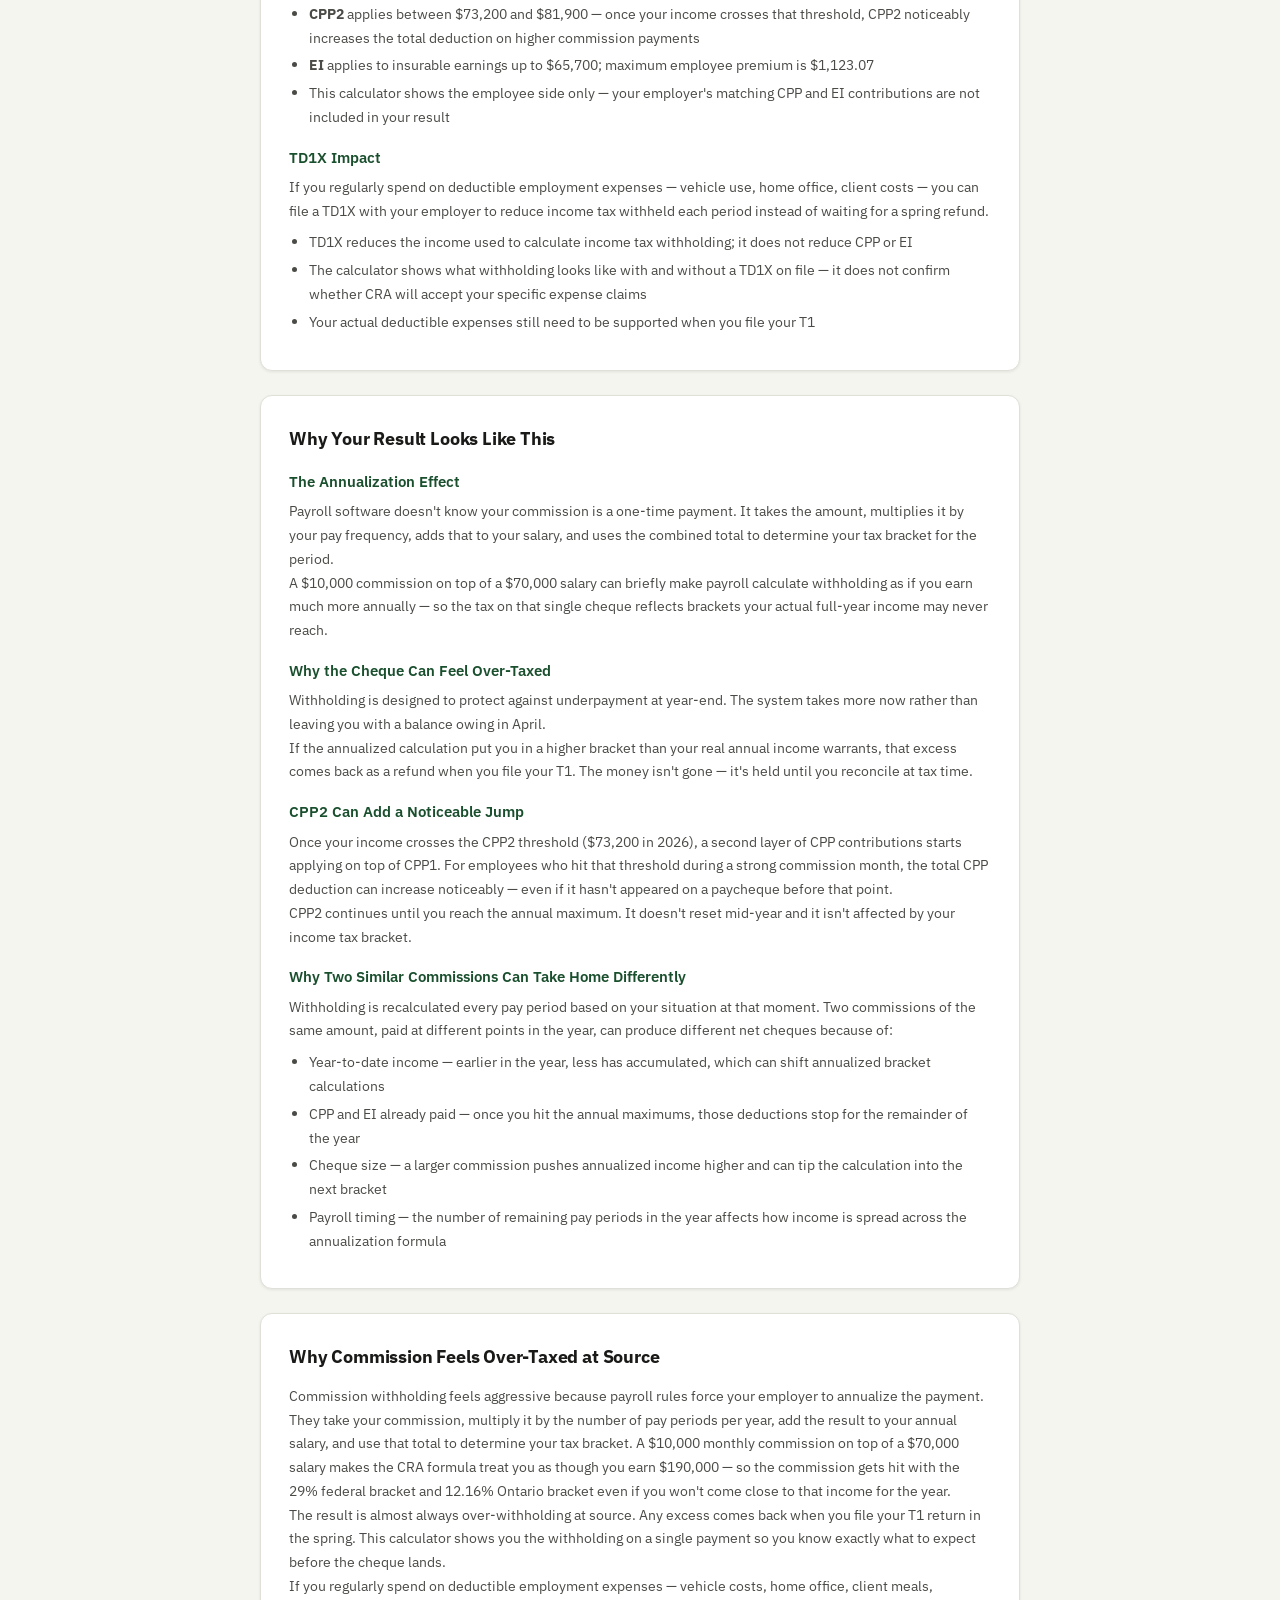
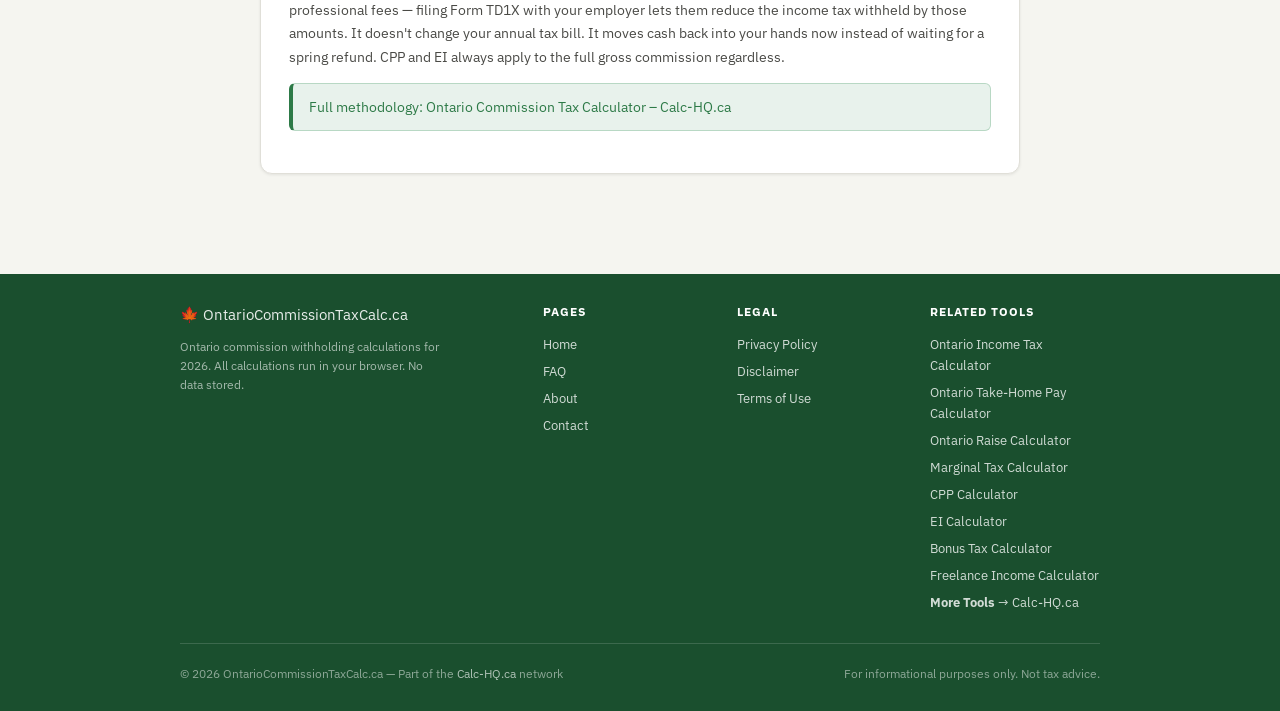
==== commit e1e1d04f: "Full enforcement build: responsive system, hamburger, 11 breakpoints, schema, network.js, footer res" ====
--- a/index.html
+++ b/index.html
@@ -1,5 +1,5 @@
 <!DOCTYPE html>
-<html lang="en">
+<html lang="en-CA">
 <head>
   <meta charset="UTF-8">
   <meta name="viewport" content="width=device-width, initial-scale=1.0">
@@ -10,15 +10,31 @@
   <link rel="preconnect" href="https://fonts.gstatic.com" crossorigin>
   <link href="https://fonts.googleapis.com/css2?family=IBM+Plex+Sans:wght@300;400;500;600;700&family=IBM+Plex+Mono:wght@400;500;600&display=swap" rel="stylesheet">
   <link rel="stylesheet" href="css/style.css">
+  <link rel="icon" href="data:image/svg+xml,<svg xmlns='http://www.w3.org/2000/svg' viewBox='0 0 100 100'><text y='.9em' font-size='90'>🍁</text></svg>" />
+  <script type="application/ld+json">
+  {
+    "@context": "https://schema.org",
+    "@type": "WebApplication",
+    "name": "Ontario Commission Tax Calculator",
+    "url": "https://www.ontariocommissiontaxcalc.ca",
+    "description": "Calculate federal and Ontario income tax withholding on commission payments for 2026. Includes CPP1, CPP2, EI, TD1X comparison, and marginal rate breakdown.",
+    "applicationCategory": "FinanceApplication",
+    "operatingSystem": "Any",
+    "browserRequirements": "Requires JavaScript",
+    "offers": { "@type": "Offer", "price": "0", "priceCurrency": "CAD" },
+    "creator": { "@type": "Organization", "name": "OntarioCommissionTaxCalc.ca", "url": "https://www.ontariocommissiontaxcalc.ca" }
+  }
+  </script>
   <script async src="https://pagead2.googlesyndication.com/pagead/js/adsbygoogle.js?client=ca-pub-7744853829365165" crossorigin="anonymous"></script>
 </head>
 <body>
 
 <!-- ─── Header ─────────────────────────────────────────────────────────── -->
 <header class="site-header">
-  <div class="container">
-    <a href="index.html" class="logo">
-      <span class="logo-leaf" aria-hidden="true" style="font-size:1.25em;line-height:1">🍁</span><span>OntarioCommission<span style="font-weight:300">Tax</span>Calc.ca</span>
+  <div class="header-inner">
+    <a href="index.html" class="site-logo">
+      <span class="logo-maple">🍁</span>
+      <span class="logo-text">OntarioCommission<span>Tax</span>Calc.ca</span>
     </a>
     <nav class="site-nav" aria-label="Main navigation">
       <a href="index.html" class="active">Home</a>
@@ -26,12 +42,24 @@
       <a href="about.html">About</a>
       <a href="contact.html">Contact</a>
     </nav>
+    <button class="hamburger" aria-label="Menu" aria-expanded="false">
+      <span></span><span></span><span></span>
+    </button>
   </div>
 </header>
 
+<!-- Mobile nav overlay -->
+<div class="mobile-nav-overlay" id="mobile-overlay"></div>
+<nav class="mobile-nav" id="mobile-nav">
+  <a href="index.html">Home</a>
+  <a href="faq.html">FAQ</a>
+  <a href="about.html">About</a>
+  <a href="contact.html">Contact</a>
+</nav>
+
 <!-- ─── Hero ───────────────────────────────────────────────────────────── -->
 <section class="hero">
-  <div class="container">
+  <div class="hero-inner">
     <div class="hero-badge">🇨🇦 Ontario commission withholding calculator</div>
     <h1>Why Was So Much Tax Taken Off Your Commission?</h1>
     <p>A large commission cheque can make payroll treat that payment like it repeats all year. That can push withholding higher for this pay period, even if your final tax bill looks different at tax time.</p>
@@ -45,8 +73,20 @@
     <!-- Calculator card -->
     <div class="calc-card">
       <div class="calc-header">
+        <span class="calc-icon">📊</span>
         <h2>Commission Withholding — 2026</h2>
       </div>
+
+      <div class="trust-strip">
+        <span class="ts-item"><span>✓</span> <strong>2026</strong> CRA rates</span>
+        <span class="ts-sep">·</span>
+        <span class="ts-item"><span>✓</span> Federal + Ontario</span>
+        <span class="ts-sep">·</span>
+        <span class="ts-item"><span>✓</span> CPP1 + CPP2 + EI</span>
+        <span class="ts-sep">·</span>
+        <span class="ts-item"><span>✓</span> TD1X support</span>
+      </div>
+
       <div class="calc-body">
         <form id="calc-form" novalidate autocomplete="off">
 
@@ -162,24 +202,12 @@
       </div>
     </div><!-- /calc-card -->
 
-    <!-- Trust strip -->
-    <div class="disclaimers" role="note" aria-label="Methodology disclosure">
-      <p>This calculator follows CRA payroll withholding methodology for Ontario commission employees using 2026 federal, Ontario, CPP, CPP2, and EI rates.</p>
-      <strong>Methodology</strong>
-      <ul>
-        <li>Uses CRA T4127/T4032 payroll withholding methodology</li>
-        <li>Separates withholding from final annual tax liability</li>
-        <li>Calculates CPP1, CPP2, and EI independently</li>
-        <li>Supports TD1X withholding adjustment scenarios</li>
-        <li>Runs entirely in-browser — no stored financial data</li>
-      </ul>
-      <strong>Important notes:</strong>
-      <ul>
-        <li>This is a withholding estimate, not a final tax return estimate</li>
-        <li>Ontario Health Premium currently excluded</li>
-        <li>Employer CPP/EI portions not included</li>
-        <li>Commission annualization can temporarily inflate withholding relative to your actual annual tax</li>
-      </ul>
+    <!-- Ad unit -->
+    <div class="ad-unit ad-inactive" aria-hidden="true">
+      <ins class="adsbygoogle"
+           data-ad-client="ca-pub-7744853829365165"
+           data-ad-format="auto"
+           data-full-width-responsive="true"></ins>
     </div>
 
     <!-- Results -->
@@ -219,6 +247,14 @@
       </ul>
     </div>
 
+    <!-- Ad unit -->
+    <div class="ad-unit ad-inactive" aria-hidden="true">
+      <ins class="adsbygoogle"
+           data-ad-client="ca-pub-7744853829365165"
+           data-ad-format="auto"
+           data-full-width-responsive="true"></ins>
+    </div>
+
     <!-- Why Your Result Looks Like This -->
     <div class="info-section">
       <h2>Why Your Result Looks Like This</h2>
@@ -245,6 +281,14 @@
       </ul>
     </div>
 
+    <!-- Ad unit -->
+    <div class="ad-unit ad-inactive" aria-hidden="true">
+      <ins class="adsbygoogle"
+           data-ad-client="ca-pub-7744853829365165"
+           data-ad-format="auto"
+           data-full-width-responsive="true"></ins>
+    </div>
+
     <!-- About / methodology -->
     <div class="info-section">
       <h2>Why Commission Feels Over-Taxed at Source</h2>
@@ -264,39 +308,79 @@
 
 <!-- ─── Footer ──────────────────────────────────────────────────────────── -->
 <footer class="site-footer">
-  <div class="footer-grid">
-    <div class="footer-col">
-      <h4>Pages</h4>
-      <a href="index.html">Home</a>
-      <a href="about.html">About</a>
-      <a href="faq.html">FAQ</a>
-      <a href="contact.html">Contact</a>
-    </div>
-    <div class="footer-col">
-      <h4>Legal</h4>
-      <a href="privacy.html">Privacy Policy</a>
-      <a href="legal.html">Disclaimer</a>
-      <a href="terms.html">Terms of Use</a>
-    </div>
-    <div class="footer-col">
-      <h4>Related Tools</h4>
-      <a href="https://www.ontarioincometaxcalc.ca/" rel="noopener">Ontario Income Tax Calculator</a>
-      <a href="https://www.ontariotakehomecalc.ca/" rel="noopener">Ontario Take-Home Pay Calculator</a>
-      <a href="https://www.ontarioraisecalc.ca/" rel="noopener">Ontario Raise Calculator</a>
-      <a href="https://www.marginaltaxcalc.ca/" rel="noopener">Marginal Tax Calculator</a>
-    </div>
-    <div class="footer-col">
-      <h4>More Tools</h4>
-      <a href="https://calc-hq.ca/" rel="noopener">Calc-HQ.ca</a>
-    </div>
-  </div>
-  <div class="footer-bottom">
-    <span>© 2026 OntarioCommissionTaxCalc.ca — Part of the <a href="https://calc-hq.ca/" rel="noopener">Calc-HQ.ca</a> network</span>
-    <span>For informational purposes only. Not tax advice.</span>
+  <div class="container">
+    <div class="footer-grid">
+      <div class="footer-brand">
+        <div class="logo">🍁 OntarioCommissionTaxCalc.ca</div>
+        <p>Ontario commission withholding calculations for 2026. All calculations run in your browser. No data stored.</p>
+      </div>
+      <div class="footer-col">
+        <h4>PAGES</h4>
+        <a href="index.html">Home</a>
+        <a href="faq.html">FAQ</a>
+        <a href="about.html">About</a>
+        <a href="contact.html">Contact</a>
+      </div>
+      <div class="footer-col">
+        <h4>LEGAL</h4>
+        <a href="privacy.html">Privacy Policy</a>
+        <a href="legal.html">Disclaimer</a>
+        <a href="terms.html">Terms of Use</a>
+      </div>
+      <div class="footer-col">
+        <h4>RELATED TOOLS</h4>
+        <div id="related-tools"></div>
+        <a href="https://calc-hq.ca/" class="more-tools-link" rel="noopener"><strong>More Tools</strong> → Calc-HQ.ca</a>
+      </div>
+    </div>
+    <div class="footer-bottom">
+      <span>© 2026 OntarioCommissionTaxCalc.ca — Part of the <a href="https://calc-hq.ca/" rel="noopener">Calc-HQ.ca</a> network</span>
+      <span>For informational purposes only. Not tax advice.</span>
+    </div>
   </div>
 </footer>
 
 <script src="js/config.js"></script>
 <script src="js/calculator.js"></script>
+<script src="js/ads.js"></script>
+<script src="js/network.js"></script>
+
+<!-- Hamburger menu logic -->
+<script>
+(function() {
+  var hamburger = document.querySelector('.hamburger');
+  var mobileNav = document.getElementById('mobile-nav');
+  var overlay = document.getElementById('mobile-overlay');
+
+  function toggleMenu() {
+    var isOpen = hamburger.classList.toggle('active');
+    mobileNav.classList.toggle('active', isOpen);
+    overlay.classList.toggle('active', isOpen);
+    hamburger.setAttribute('aria-expanded', String(isOpen));
+    document.body.style.overflow = isOpen ? 'hidden' : '';
+  }
+
+  function closeMenu() {
+    hamburger.classList.remove('active');
+    mobileNav.classList.remove('active');
+    overlay.classList.remove('active');
+    hamburger.setAttribute('aria-expanded', 'false');
+    document.body.style.overflow = '';
+  }
+
+  if (hamburger) {
+    hamburger.addEventListener('click', toggleMenu);
+  }
+  if (overlay) {
+    overlay.addEventListener('click', closeMenu);
+  }
+  // Close on nav link click
+  if (mobileNav) {
+    mobileNav.querySelectorAll('a').forEach(function(a) {
+      a.addEventListener('click', closeMenu);
+    });
+  }
+})();
+</script>
 </body>
 </html>
--- a/css/style.css
+++ b/css/style.css
@@ -20,21 +20,30 @@
   --shadow:       0 4px 16px rgba(0,0,0,0.10);
   --shadow-lg:    0 8px 32px rgba(0,0,0,0.12);
   --max-width:    960px;
+  --content-width: 760px;
 }
 
 /* ─── Reset ──────────────────────────────────────────────────────────────── */
 *, *::before, *::after { box-sizing: border-box; margin: 0; padding: 0; }
-html { font-size: 16px; scroll-behavior: smooth; }
+html {
+  font-size: 16px;
+  scroll-behavior: smooth;
+  overflow-x: hidden;
+  max-width: 100%;
+}
 body {
   font-family: 'IBM Plex Sans', system-ui, sans-serif;
   background: var(--bg);
   color: var(--text-primary);
   line-height: 1.6;
   -webkit-font-smoothing: antialiased;
+  overflow-x: hidden;
+  max-width: 100%;
 }
 a { color: var(--accent-mid); text-decoration: none; }
 a:hover { color: var(--accent-hover); text-decoration: underline; }
-img, svg { display: block; }
+img, svg { display: block; max-width: 100%; }
+table, pre, code, textarea, input { max-width: 100%; }
 
 /* ─── Layout ─────────────────────────────────────────────────────────────── */
 .container {
@@ -43,57 +52,158 @@
   padding: 0 20px;
 }
 
+/* ─── Page body (support pages) ─────────────────────────────────────────── */
+.page-body {
+  max-width: var(--content-width, 760px);
+  margin: 32px auto;
+  padding: 0 24px;
+}
+.page-body h2 {
+  font-size: 1.1rem;
+  font-weight: 700;
+  color: var(--text-primary);
+  margin: 28px 0 10px;
+  letter-spacing: -0.01em;
+}
+.page-body h2:first-child { margin-top: 0; }
+.page-body h3 {
+  font-size: 0.95rem;
+  font-weight: 600;
+  color: var(--accent);
+  margin: 18px 0 8px;
+}
+.page-body p {
+  font-size: 0.9rem;
+  color: var(--text-secondary);
+  margin-bottom: 12px;
+  line-height: 1.7;
+}
+.page-body ul, .page-body ol {
+  padding-left: 20px;
+  margin-bottom: 12px;
+}
+.page-body li {
+  font-size: 0.9rem;
+  color: var(--text-secondary);
+  margin-bottom: 5px;
+  line-height: 1.6;
+}
+
 /* ─── Header ─────────────────────────────────────────────────────────────── */
 .site-header {
   background: var(--accent);
+  color: #fff;
   height: 58px;
   position: sticky;
   top: 0;
   z-index: 100;
   box-shadow: var(--shadow);
 }
-.site-header .container {
+.header-inner {
+  max-width: var(--max-width);
+  margin: 0 auto;
+  padding: 0 20px;
   display: flex;
   align-items: center;
   justify-content: space-between;
   height: 100%;
 }
-.logo {
+.site-logo {
   display: flex;
   align-items: center;
   gap: 8px;
   color: #fff;
+  font-weight: 700;
   font-size: 1rem;
-  font-weight: 700;
+  letter-spacing: -0.01em;
   text-decoration: none;
-  letter-spacing: -0.01em;
-}
-.logo:hover { color: #fff; text-decoration: none; }
-.logo-leaf {
-  width: 22px;
-  height: 22px;
-  fill: #fff;
-  flex-shrink: 0;
-}
+}
+.site-logo:hover { color: rgba(255,255,255,0.85); text-decoration: none; }
+.logo-maple { font-size: 1.3rem; line-height: 1; }
+.logo-text { font-size: 0.95rem; font-weight: 700; }
+.logo-text span { font-weight: 300; }
 .site-nav {
   display: flex;
   align-items: center;
-  gap: 4px;
+  gap: 20px;
 }
 .site-nav a {
   color: rgba(255,255,255,0.85);
   font-size: 0.875rem;
   font-weight: 500;
-  padding: 6px 10px;
-  border-radius: var(--radius);
-  transition: color 0.15s, background 0.15s;
   text-decoration: none;
-}
-.site-nav a:hover, .site-nav a.active {
-  color: #fff;
-  background: rgba(255,255,255,0.10);
+  transition: color 0.15s;
+}
+.site-nav a:hover { color: #fff; text-decoration: none; }
+
+/* ─── Hamburger / Mobile Nav ────────────────────────────────────────────── */
+.hamburger {
+  display: none;
+  background: none;
+  border: none;
+  cursor: pointer;
+  padding: 8px;
+  z-index: 110;
+}
+.hamburger span {
+  display: block;
+  width: 24px;
+  height: 2px;
+  background: #fff;
+  border-radius: 2px;
+  transition: transform 0.3s, opacity 0.3s;
+}
+.hamburger span + span { margin-top: 6px; }
+.hamburger.active span:nth-child(1) { transform: translateY(8px) rotate(45deg); }
+.hamburger.active span:nth-child(2) { opacity: 0; }
+.hamburger.active span:nth-child(3) { transform: translateY(-8px) rotate(-45deg); }
+
+.mobile-nav-overlay {
+  display: none;
+  position: fixed;
+  top: 58px;
+  left: 0;
+  right: 0;
+  bottom: 0;
+  background: rgba(0,0,0,0.5);
+  z-index: 99;
+  opacity: 0;
+  transition: opacity 0.3s;
+}
+.mobile-nav-overlay.active {
+  display: block;
+  opacity: 1;
+}
+.mobile-nav {
+  display: none;
+  position: fixed;
+  top: 58px;
+  right: 0;
+  width: 260px;
+  max-width: 80vw;
+  height: calc(100vh - 58px);
+  background: var(--accent);
+  z-index: 105;
+  padding: 20px;
+  transform: translateX(100%);
+  transition: transform 0.3s ease;
+  overflow-y: auto;
+}
+.mobile-nav.active {
+  display: block;
+  transform: translateX(0);
+}
+.mobile-nav a {
+  display: block;
+  color: rgba(255,255,255,0.85);
+  font-size: 1rem;
+  font-weight: 500;
+  padding: 12px 0;
+  border-bottom: 1px solid rgba(255,255,255,0.15);
   text-decoration: none;
-}
+  transition: color 0.15s;
+}
+.mobile-nav a:hover { color: #fff; }
 
 /* ─── Hero ───────────────────────────────────────────────────────────────── */
 .hero {
@@ -101,6 +211,10 @@
   color: #fff;
   padding: 32px 20px 28px;
   border-bottom: 3px solid var(--accent-mid);
+}
+.hero-inner {
+  max-width: var(--max-width);
+  margin: 0 auto;
 }
 .hero h1 {
   font-size: clamp(1.4rem, 4vw, 2rem);
@@ -148,6 +262,8 @@
 
 /* ─── Main content area ──────────────────────────────────────────────────── */
 .main-content {
+  max-width: var(--max-width);
+  margin: 0 auto;
   padding: 28px 20px 56px;
 }
 .content-col {
@@ -166,7 +282,10 @@
 .calc-header {
   background: var(--accent-light);
   border-bottom: 1px solid var(--border);
-  padding: 14px 24px;
+  padding: 16px 24px;
+  display: flex;
+  align-items: center;
+  gap: 10px;
 }
 .calc-header h2 {
   font-size: 1.05rem;
@@ -174,6 +293,7 @@
   color: var(--accent);
   margin: 0;
 }
+.calc-icon { font-size: 1.2rem; }
 .calc-body {
   padding: 24px;
 }
@@ -327,23 +447,24 @@
 }
 .btn-calculate:active { transform: translateY(1px); }
 
-/* ─── Trust strip ────────────────────────────────────────────────────────── */
+/* ─── Trust strip (inside calc-card) ────────────────────────────────────── */
 .trust-strip {
+  display: flex;
+  flex-wrap: wrap;
+  align-items: center;
+  gap: 6px 10px;
   background: var(--surface-2);
   border: 1px solid var(--border);
   border-radius: var(--radius);
   padding: 10px 16px;
+  margin: 0 24px 20px;
   font-size: 0.8rem;
   color: var(--text-secondary);
-  display: flex;
-  flex-wrap: wrap;
-  gap: 6px 16px;
-  margin-bottom: 24px;
-}
-.trust-strip span {
-  color: var(--accent-mid);
-  font-weight: 700;
-}
+}
+.ts-item { display: flex; align-items: center; gap: 4px; }
+.ts-item span { color: var(--accent-mid); font-weight: 700; }
+.ts-item strong { font-weight: 600; color: var(--text-primary); }
+.ts-sep { color: var(--border-2); font-size: 0.75rem; }
 
 /* ─── Results ────────────────────────────────────────────────────────────── */
 #results {
@@ -469,6 +590,10 @@
   font-size: 0.875rem;
 }
 
+/* ─── Ad Units ──────────────────────────────────────────────────────────── */
+.ad-unit { margin: 20px 0; min-height: 0; }
+.ad-inactive { display: none; }
+
 /* ─── Disclaimers ────────────────────────────────────────────────────────── */
 .disclaimers {
   background: #fffbf0;
@@ -672,36 +797,60 @@
 /* ─── Footer ─────────────────────────────────────────────────────────────── */
 .site-footer {
   background: var(--accent);
-  color: rgba(255,255,255,0.70);
-  padding: 36px 20px 24px;
+  color: rgba(255,255,255,0.7);
+  padding: 28px 20px;
+  margin-top: 20px;
   font-size: 0.82rem;
 }
 .footer-grid {
   display: grid;
-  grid-template-columns: 1.5fr 1fr 1.5fr 1fr;
+  grid-template-columns: 2fr 1fr 1fr 1fr;
   gap: 32px;
+  padding-bottom: 24px;
+  margin-bottom: 20px;
+  border-bottom: 1px solid rgba(255,255,255,0.15);
   max-width: var(--max-width);
-  margin: 0 auto 24px;
-  padding-bottom: 24px;
-  border-bottom: 1px solid rgba(255,255,255,0.15);
+  margin-left: auto;
+  margin-right: auto;
+}
+.footer-brand .logo {
+  font-size: 0.95rem;
+  color: rgba(255,255,255,0.9);
+  margin-bottom: 10px;
+  display: block;
+}
+.footer-brand p {
+  font-size: 0.78rem;
+  color: rgba(255,255,255,0.6);
+  line-height: 1.55;
+  max-width: 260px;
 }
 .footer-col h4 {
-  font-size: 0.72rem;
+  font-size: 0.75rem;
   font-weight: 700;
   text-transform: uppercase;
-  letter-spacing: 0.1em;
-  color: #fff;
-  margin-bottom: 10px;
+  letter-spacing: 0.08em;
+  color: #ffffff;
+  margin-bottom: 12px;
 }
 .footer-col a {
   display: block;
-  color: rgba(255,255,255,0.75);
+  color: rgba(255,255,255,0.8);
   font-size: 0.82rem;
-  margin-bottom: 5px;
+  margin-bottom: 6px;
   text-decoration: none;
   transition: color 0.15s;
 }
-.footer-col a:hover { color: #fff; text-decoration: none; }
+.footer-col a:hover {
+  color: #fff;
+  text-decoration: none;
+}
+.more-tools-title { font-weight: 700 !important; color: #ffffff !important; font-size: 0.88rem; }
+.subtext {
+  font-size: 0.72rem;
+  color: rgba(255,255,255,0.5);
+  line-height: 1.3;
+}
 .footer-bottom {
   max-width: var(--max-width);
   margin: 0 auto;
@@ -710,25 +859,109 @@
   align-items: center;
   flex-wrap: wrap;
   gap: 8px;
-  font-size: 0.78rem;
-  color: rgba(255,255,255,0.55);
+  font-size: 0.75rem;
+  color: rgba(255,255,255,0.5);
 }
 .footer-bottom a { color: rgba(255,255,255,0.65); }
 .footer-bottom a:hover { color: #fff; }
-
-/* ─── Responsive ─────────────────────────────────────────────────────────── */
-@media (max-width: 680px) {
+.footer-email {
+  display: block;
+  color: rgba(255,255,255,0.7);
+  font-size: 0.78rem;
+  margin-top: 6px;
+  letter-spacing: 0.01em;
+  word-break: break-all;
+}
+
+/* ─── Responsive — Full Breakpoint System ───────────────────────────────── */
+
+/* 1280px */
+@media (max-width: 1280px) {
+  .footer-grid { gap: 24px; }
+}
+
+/* 1100px */
+@media (max-width: 1100px) {
+  .footer-grid { grid-template-columns: 1.5fr 1fr 1fr 1fr; gap: 20px; }
+}
+
+/* 1024px — Hamburger activation */
+@media (max-width: 1024px) {
+  .hamburger { display: flex; flex-direction: column; justify-content: center; gap: 0; }
+  .site-nav { display: none; }
+  .footer-grid { grid-template-columns: 1fr 1fr; gap: 24px; }
+  .footer-brand { grid-column: 1 / -1; }
+}
+
+/* 834px */
+@media (max-width: 834px) {
+  .hero h1 { font-size: clamp(1.2rem, 3.5vw, 1.8rem); }
+  .hero p { font-size: 0.9rem; }
+  .info-section { padding: 20px; }
+}
+
+/* 820px */
+@media (max-width: 820px) {
+  .form-grid { gap: 12px 16px; }
+}
+
+/* 768px */
+@media (max-width: 768px) {
+  .main-content { padding: 20px 16px 48px; }
+  .calc-body { padding: 16px; }
+  .calc-header { padding: 14px 16px; }
+  .trust-strip { margin: 0 16px 16px; padding: 8px 12px; font-size: 0.75rem; }
+  .ts-sep { display: none; }
+  .hero { padding: 24px 16px 20px; }
+  .page-content { padding: 24px 16px 48px; }
+  .page-hero { padding: 22px 0 18px; }
+  .page-hero h1 { font-size: 1.2rem; }
+}
+
+/* 430px */
+@media (max-width: 430px) {
   .form-grid { grid-template-columns: 1fr; }
   .field-full { grid-column: 1; }
   .rate-blocks { grid-template-columns: 1fr; }
   .compare-header,
   .compare-table .result-row { grid-template-columns: 1fr 90px 90px; }
   .col-head { font-size: 0.72rem; }
-  .footer-grid { grid-template-columns: 1fr 1fr; gap: 20px; }
-  .site-nav a { padding: 6px 7px; font-size: 0.82rem; }
-}
-@media (max-width: 420px) {
-  .footer-grid { grid-template-columns: 1fr; }
+  .footer-grid { grid-template-columns: 1fr; gap: 20px; }
+  .footer-brand { grid-column: unset; }
+  .header-inner { padding: 0 14px; }
+  .site-logo .logo-text { font-size: 0.85rem; }
+  .result-row { flex-direction: row; }
+  .rr-value { font-size: 0.88rem; }
+  .info-section { padding: 16px; }
+  .radio-group { flex-direction: column; }
+}
+
+/* 390px */
+@media (max-width: 390px) {
+  .hero h1 { font-size: 1.15rem; }
+  .calc-btn { width: 100%; }
   .compare-header,
   .compare-table .result-row { grid-template-columns: 1fr 80px 80px; }
 }
+
+/* 375px */
+@media (max-width: 375px) {
+  .site-logo .logo-text { font-size: 0.8rem; }
+  .footer-bottom { flex-direction: column; align-items: flex-start; gap: 6px; }
+}
+
+/* 360px */
+@media (max-width: 360px) {
+  .header-inner { padding: 0 10px; }
+  .hero { padding: 18px 12px 16px; }
+  .calc-body { padding: 12px; }
+  .calc-header { padding: 12px; }
+  .trust-strip { margin: 0 12px 12px; }
+}
+
+/* 320px */
+@media (max-width: 320px) {
+  html { font-size: 14px; }
+  .site-logo .logo-text { font-size: 0.75rem; }
+  .mobile-nav { width: 100%; max-width: 100vw; }
+}
